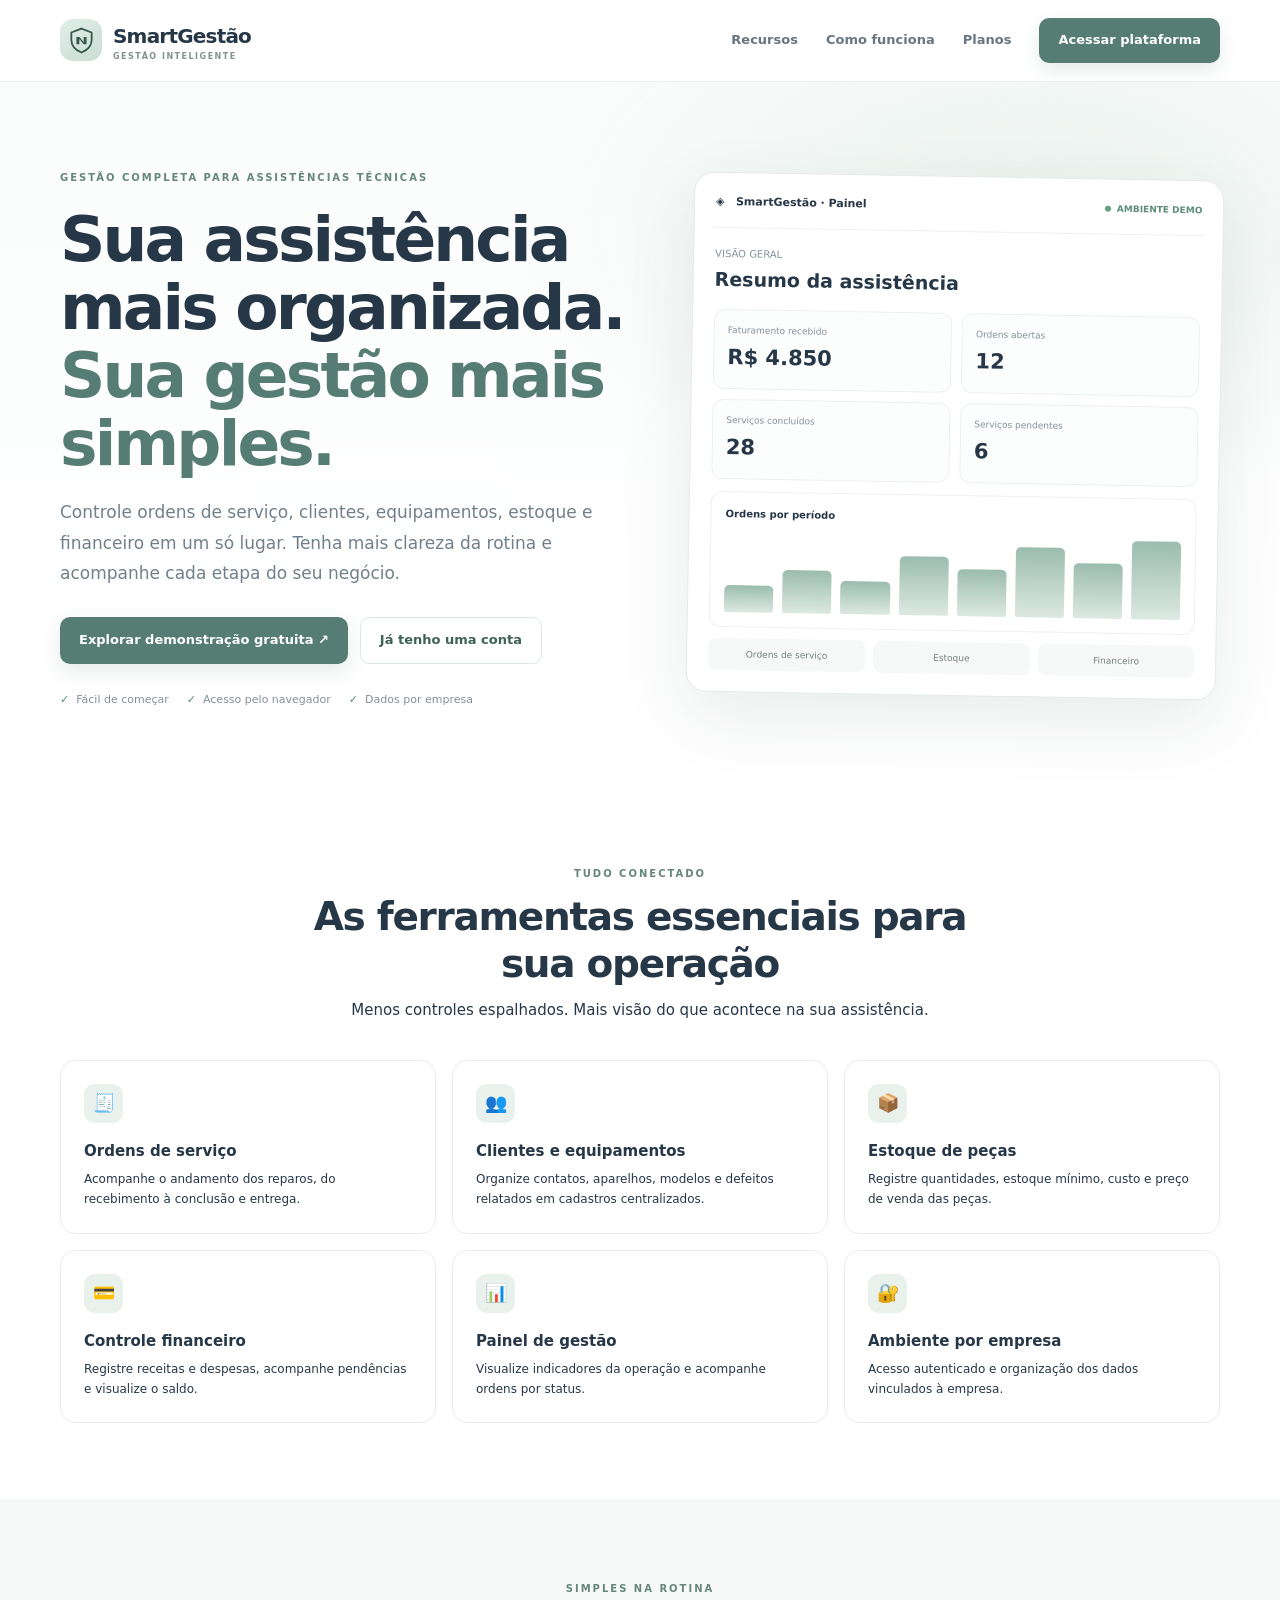
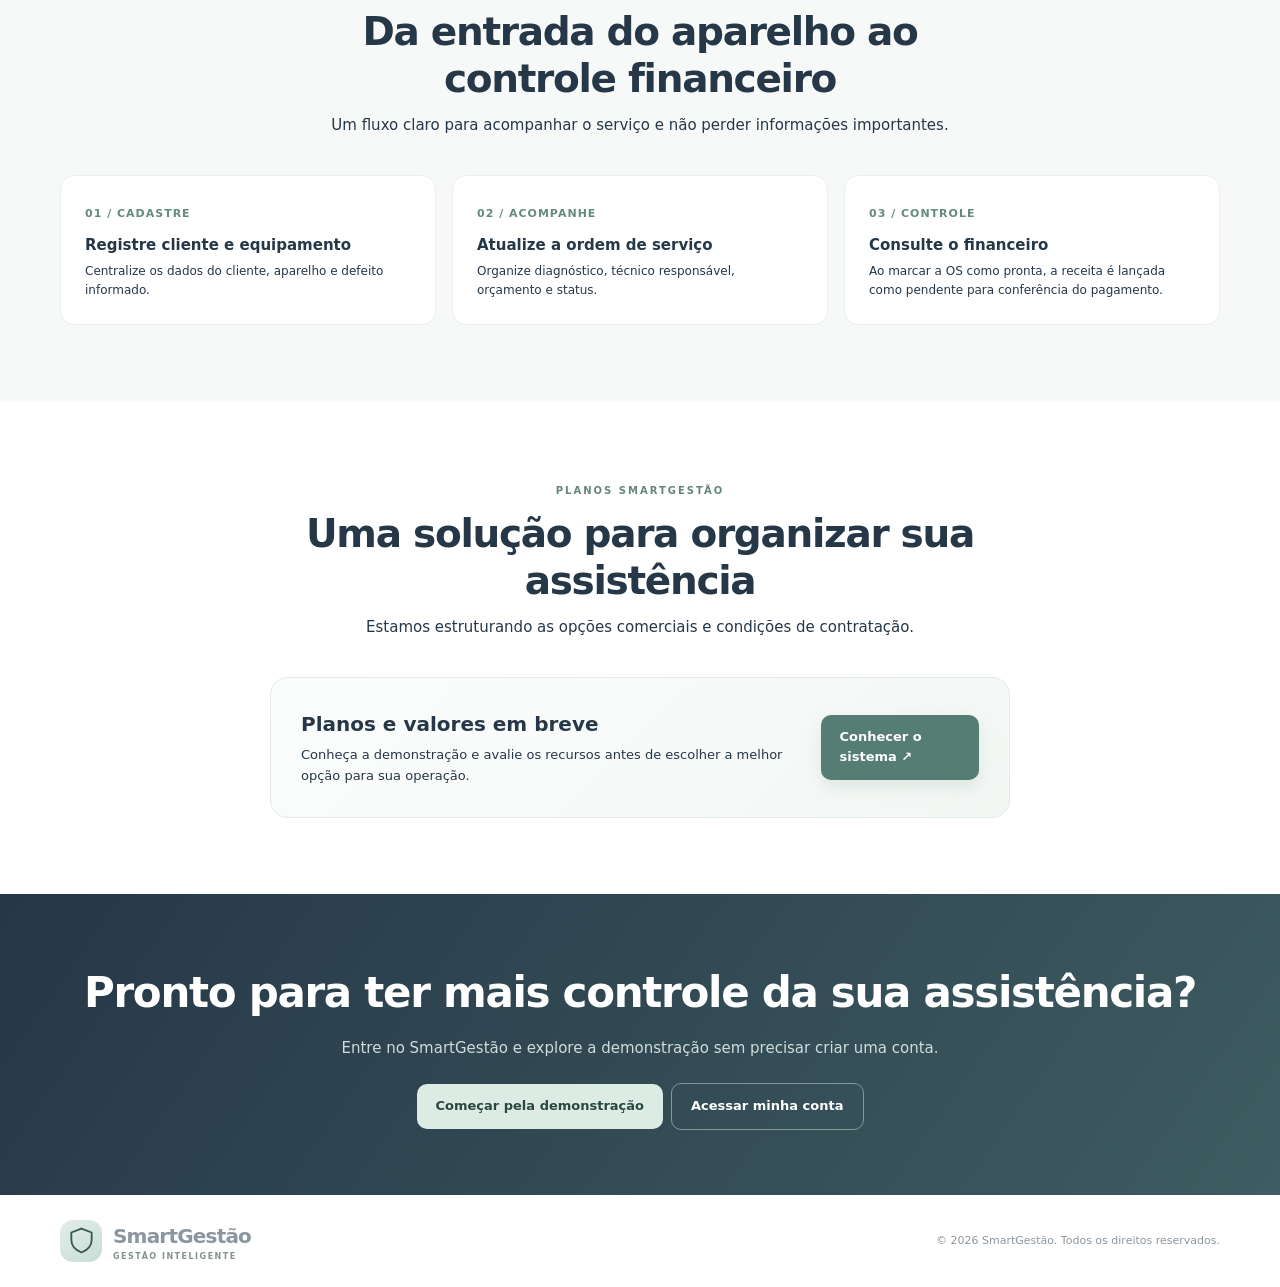
==== apresentacao.html @ b2993bae "Cria página de apresentação comercial do SmartGestão" ====
<!DOCTYPE html>
<html lang="pt-BR">
<head>
<meta charset="utf-8">
<meta name="viewport" content="width=device-width, initial-scale=1">
<meta name="theme-color" content="#263747">
<meta name="description" content="SmartGestão: organize ordens de serviço, clientes, equipamentos, estoque e financeiro da sua assistência técnica em um só lugar.">
<title>SmartGestão | Gestão inteligente para assistência técnica</title>
<style>
:root{--ink:#263747;--muted:#6f7d87;--green:#557d73;--pale:#e9f1ed;--line:#e7ecef;--bg:#f7f9fa}
*{box-sizing:border-box}html{scroll-behavior:smooth}body{margin:0;background:#fff;color:var(--ink);font:15px/1.6 Inter,"Segoe UI",system-ui,sans-serif}a{color:inherit;text-decoration:none}.wrap{width:min(1160px,calc(100% - 44px));margin:auto}
header{height:82px;display:flex;align-items:center;border-bottom:1px solid #edf0f2;background:#fff}.nav{display:flex;align-items:center;justify-content:space-between}.brand{display:flex;align-items:center;gap:11px;font-size:20px;font-weight:850;letter-spacing:-.8px}.mark{width:42px;height:42px;border-radius:13px;background:linear-gradient(145deg,#e2eee9,#c9ddd4);display:grid;place-items:center;color:#36584f}.mark svg{width:29px}.brand small{display:block;font-size:8px;letter-spacing:1.5px;color:#84928e;line-height:1.2}.links{display:flex;align-items:center;gap:28px;color:#687681;font-size:13px;font-weight:650}.links a:hover{color:var(--green)}.btn{display:inline-flex;align-items:center;justify-content:center;padding:12px 19px;border-radius:10px;background:var(--green);color:white;font-weight:750;font-size:13px;box-shadow:0 7px 18px #557d7326;transition:.2s}.btn:hover{transform:translateY(-1px);filter:brightness(1.05)}.btn.light{background:#fff;color:#3e6258;border:1px solid #dce8e2;box-shadow:none}.hero{padding:82px 0 76px;background:radial-gradient(ellipse at 80% 20%,#eaf2ee 0,transparent 35%),linear-gradient(180deg,#fbfcfc,#fff)}.hero-grid{display:grid;grid-template-columns:1.04fr .96fr;gap:55px;align-items:center}.eyebrow{color:#65877b;font-size:10px;letter-spacing:2px;font-weight:850}.hero h1{font-size:clamp(39px,5.1vw,63px);line-height:1.08;letter-spacing:-2.8px;margin:18px 0 19px;max-width:660px}.hero h1 span{color:var(--green)}.lead{font-size:17px;line-height:1.8;color:#71808a;max-width:540px;margin:0 0 28px}.actions{display:flex;gap:12px;flex-wrap:wrap}.trust{display:flex;gap:18px;flex-wrap:wrap;margin-top:27px;color:#849099;font-size:11px}.trust span:before{content:"✓";color:#5d8a78;font-weight:900;margin-right:7px}
.preview{position:relative;padding:18px;border:1px solid #e5ebea;border-radius:20px;background:#fff;box-shadow:0 24px 70px #243b3218;transform:rotate(1deg)}.preview-top{display:flex;align-items:center;justify-content:space-between;padding:2px 3px 16px;border-bottom:1px solid #edf0f1;font-size:11px;font-weight:800}.live{color:#5e8d78;font-size:9px}.live:before{content:"";display:inline-block;width:6px;height:6px;background:#62a27e;border-radius:50%;margin-right:6px}.preview-body{padding:18px 3px 3px}.preview-label{font-size:10px;color:#849099}.preview-title{font-size:19px;font-weight:800;margin:2px 0 15px}.metrics{display:grid;grid-template-columns:repeat(2,1fr);gap:10px}.metric{padding:13px;border:1px solid #edf0f1;border-radius:11px;background:#fcfdfd}.metric small{display:block;color:#849099;font-size:9px}.metric b{display:block;font-size:21px;margin-top:4px}.chart{margin-top:12px;padding:14px;border:1px solid #edf0f1;border-radius:11px}.chart-head{font-size:10px;font-weight:750;margin-bottom:12px}.bars{height:78px;display:flex;align-items:end;gap:9px}.bars i{display:block;flex:1;border-radius:5px 5px 2px 2px;background:linear-gradient(180deg,#9bbcaf,#dce9e2)}.preview-foot{display:flex;gap:8px;margin-top:11px}.preview-foot span{flex:1;padding:9px;background:#f7f9f8;border-radius:8px;font-size:9px;color:#74817c;text-align:center}
section.block{padding:76px 0}.section-head{text-align:center;max-width:670px;margin:0 auto 38px}.section-head h2{font-size:clamp(28px,3.4vw,39px);letter-spacing:-1.3px;line-height:1.2;margin:10px 0}.section-head p{color:var(--mut);margin:0}.features{display:grid;grid-template-columns:repeat(3,1fr);gap:16px}.feature{padding:23px;border:1px solid var(--line);border-radius:15px;background:#fff}.feature-icon{width:39px;height:39px;display:grid;place-items:center;border-radius:11px;background:var(--pale);font-size:18px}.feature h3{font-size:15px;margin:16px 0 6px}.feature p{font-size:12px;color:var(--mut);margin:0;line-height:1.7}.workflow{background:#f7f9f8}.steps{display:grid;grid-template-columns:repeat(3,1fr);gap:16px}.step{padding:24px;border-radius:14px;background:white;border:1px solid #e9efeb}.num{font-size:11px;color:#668b7c;font-weight:900;letter-spacing:1px}.step h3{font-size:15px;margin:9px 0 5px}.step p{font-size:12px;color:var(--mut);margin:0}.plans{max-width:740px;margin:auto;border:1px solid #e3ebe6;border-radius:18px;padding:30px;background:linear-gradient(135deg,#fbfdfc,#f3f7f4);display:flex;align-items:center;justify-content:space-between;gap:25px}.plans h3{font-size:20px;margin:0 0 5px}.plans p{font-size:13px;color:var(--mut);margin:0}.cta{padding:65px 0;background:linear-gradient(125deg,#263747,#3e5c61);color:#fff;text-align:center}.cta h2{font-size:clamp(28px,4vw,42px);letter-spacing:-1.3px;margin:0 0 10px}.cta p{color:#d0dcda;margin:0 0 23px}.cta .btn{background:#dcebe4;color:#29483f;box-shadow:none}.cta .btn.light{background:transparent;color:white;border-color:#829a96;margin-left:8px}footer{padding:25px 0;color:#8b969e;font-size:11px}.footer{display:flex;align-items:center;justify-content:space-between;gap:16px}
@media(max-width:800px){.links>a:not(.btn){display:none}.hero{padding:55px 0}.hero-grid{grid-template-columns:1fr;gap:38px}.preview{max-width:560px;margin:auto}.features{grid-template-columns:repeat(2,1fr)}.steps{grid-template-columns:1fr}.plans{align-items:flex-start;flex-direction:column}.workspace{padding:0}}
@media(max-width:520px){.wrap{width:min(100% - 32px,1160px)}header{height:70px}.brand{font-size:18px}.brand .mark{width:37px;height:37px}.links .btn{padding:10px 13px;font-size:11px}.hero h1{font-size:42px;letter-spacing:-2px}.lead{font-size:15px}.features{grid-template-columns:1fr}.block{padding:58px 0!important}.preview{padding:12px}.metric b{font-size:18px}.footer{align-items:flex-start;flex-direction:column}}
</style>
</head>
<body>
<header><div class="wrap nav">
<a class="brand" href="#"><span class="mark"><svg viewBox="0 0 40 40" aria-hidden="true"><path d="M20 3.5 34 9v10.2c0 8.2-5.8 13.8-14 17.3C11.8 33 6 27.4 6 19.2V9l14-5.5Z" fill="none" stroke="currentColor" stroke-width="2.5"/><path d="M13 25V15h4l6 7v-7h4v10h-4l-6-7v7z" fill="currentColor"/></svg></span><span>SmartGestão<small>GESTÃO INTELIGENTE</small></span></a>
<nav class="links"><a href="#recursos">Recursos</a><a href="#como-funciona">Como funciona</a><a href="#planos">Planos</a><a class="btn" href="index.html">Acessar plataforma</a></nav>
</div></header>
<main>
<section class="hero"><div class="wrap hero-grid">
<div><span class="eyebrow">GESTÃO COMPLETA PARA ASSISTÊNCIAS TÉCNICAS</span><h1>Sua assistência mais organizada. <span>Sua gestão mais simples.</span></h1><p class="lead">Controle ordens de serviço, clientes, equipamentos, estoque e financeiro em um só lugar. Tenha mais clareza da rotina e acompanhe cada etapa do seu negócio.</p><div class="actions"><a class="btn" href="index.html#demo">Explorar demonstração gratuita ↗</a><a class="btn light" href="index.html">Já tenho uma conta</a></div><div class="trust"><span>Fácil de começar</span><span>Acesso pelo navegador</span><span>Dados por empresa</span></div></div>
<div class="preview" aria-label="Prévia ilustrativa do painel SmartGestão"><div class="preview-top"><span>◈ &nbsp; SmartGestão · Painel</span><span class="live">AMBIENTE DEMO</span></div><div class="preview-body"><div class="preview-label">VISÃO GERAL</div><div class="preview-title">Resumo da assistência</div><div class="metrics"><div class="metric"><small>Faturamento recebido</small><b>R$ 4.850</b></div><div class="metric"><small>Ordens abertas</small><b>12</b></div><div class="metric"><small>Serviços concluídos</small><b>28</b></div><div class="metric"><small>Serviços pendentes</small><b>6</b></div></div><div class="chart"><div class="chart-head">Ordens por período</div><div class="bars"><i style="height:35%"></i><i style="height:55%"></i><i style="height:42%"></i><i style="height:76%"></i><i style="height:60%"></i><i style="height:90%"></i><i style="height:70%"></i><i style="height:100%"></i></div></div><div class="preview-foot"><span>Ordens de serviço</span><span>Estoque</span><span>Financeiro</span></div></div></div>
</div></section>
<section class="block" id="recursos"><div class="wrap"><div class="section-head"><span class="eyebrow">TUDO CONECTADO</span><h2>As ferramentas essenciais para sua operação</h2><p>Menos controles espalhados. Mais visão do que acontece na sua assistência.</p></div><div class="features">
<article class="feature"><div class="feature-icon">🧾</div><h3>Ordens de serviço</h3><p>Acompanhe o andamento dos reparos, do recebimento à conclusão e entrega.</p></article>
<article class="feature"><div class="feature-icon">👥</div><h3>Clientes e equipamentos</h3><p>Organize contatos, aparelhos, modelos e defeitos relatados em cadastros centralizados.</p></article>
<article class="feature"><div class="feature-icon">📦</div><h3>Estoque de peças</h3><p>Registre quantidades, estoque mínimo, custo e preço de venda das peças.</p></article>
<article class="feature"><div class="feature-icon">💳</div><h3>Controle financeiro</h3><p>Registre receitas e despesas, acompanhe pendências e visualize o saldo.</p></article>
<article class="feature"><div class="feature-icon">📊</div><h3>Painel de gestão</h3><p>Visualize indicadores da operação e acompanhe ordens por status.</p></article>
<article class="feature"><div class="feature-icon">🔐</div><h3>Ambiente por empresa</h3><p>Acesso autenticado e organização dos dados vinculados à empresa.</p></article>
</div></div></section>
<section class="block workflow" id="como-funciona"><div class="wrap"><div class="section-head"><span class="eyebrow">SIMPLES NA ROTINA</span><h2>Da entrada do aparelho ao controle financeiro</h2><p>Um fluxo claro para acompanhar o serviço e não perder informações importantes.</p></div><div class="steps">
<article class="step"><span class="num">01 / CADASTRE</span><h3>Registre cliente e equipamento</h3><p>Centralize os dados do cliente, aparelho e defeito informado.</p></article>
<article class="step"><span class="num">02 / ACOMPANHE</span><h3>Atualize a ordem de serviço</h3><p>Organize diagnóstico, técnico responsável, orçamento e status.</p></article>
<article class="step"><span class="num">03 / CONTROLE</span><h3>Consulte o financeiro</h3><p>Ao marcar a OS como pronta, a receita é lançada como pendente para conferência do pagamento.</p></article>
</div></div></section>
<section class="block" id="planos"><div class="wrap"><div class="section-head"><span class="eyebrow">PLANOS SMARTGESTÃO</span><h2>Uma solução para organizar sua assistência</h2><p>Estamos estruturando as opções comerciais e condições de contratação.</p></div><div class="plans"><div><h3>Planos e valores em breve</h3><p>Conheça a demonstração e avalie os recursos antes de escolher a melhor opção para sua operação.</p></div><a class="btn" href="index.html#demo">Conhecer o sistema ↗</a></div></div></section>
<section class="cta"><div class="wrap"><h2>Pronto para ter mais controle da sua assistência?</h2><p>Entre no SmartGestão e explore a demonstração sem precisar criar uma conta.</p><a class="btn" href="index.html#demo">Começar pela demonstração</a><a class="btn light" href="index.html">Acessar minha conta</a></div></section>
</main>
<footer><div class="wrap footer"><a class="brand" href="#"><span class="mark"><svg viewBox="0 0 40 40" aria-hidden="true"><path d="M20 3.5 34 9v10.2c0 8.2-5.8 13.8-14 17.3C11.8 33 6 27.4 6 19.2V9l14-5.5Z" fill="none" stroke="currentColor" stroke-width="2.5"/></svg></span><span>SmartGestão<small>GESTÃO INTELIGENTE</small></span></a><span>© 2026 SmartGestão. Todos os direitos reservados.</span></div></footer>
</body></html>
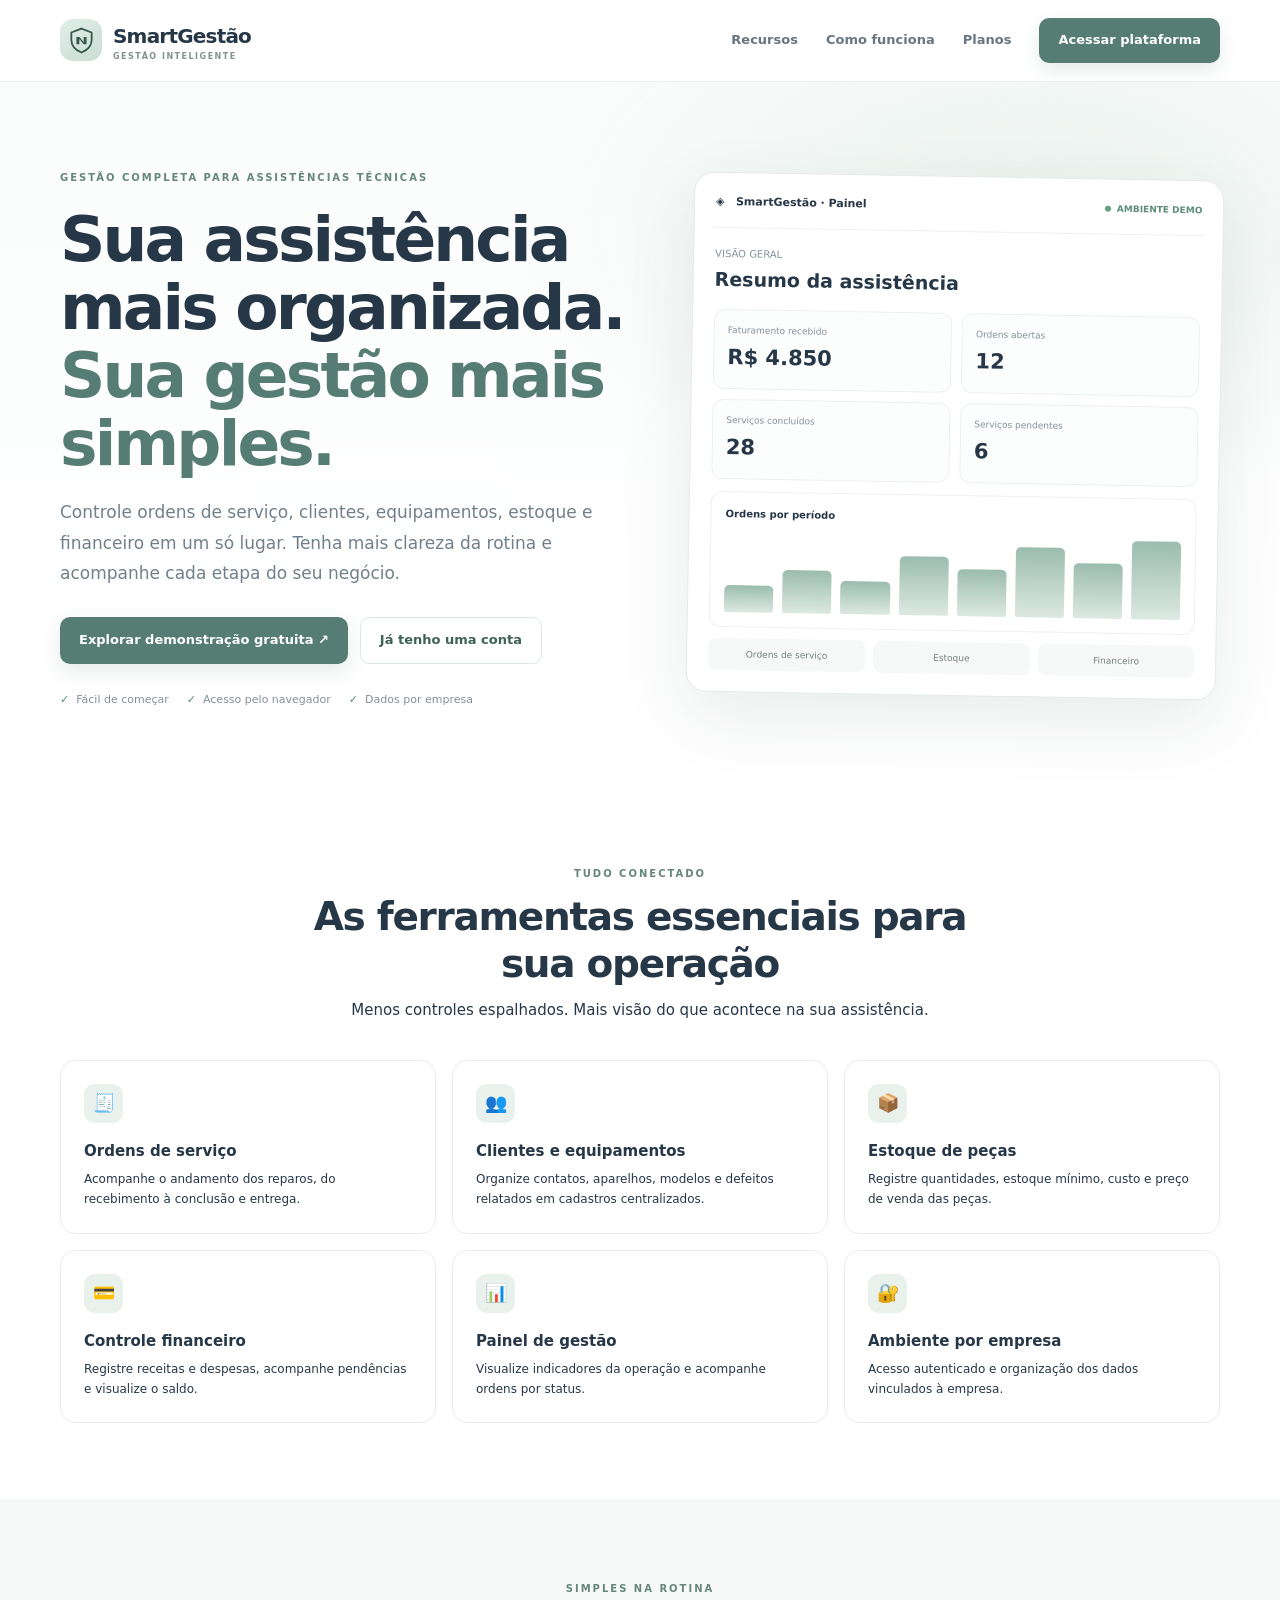
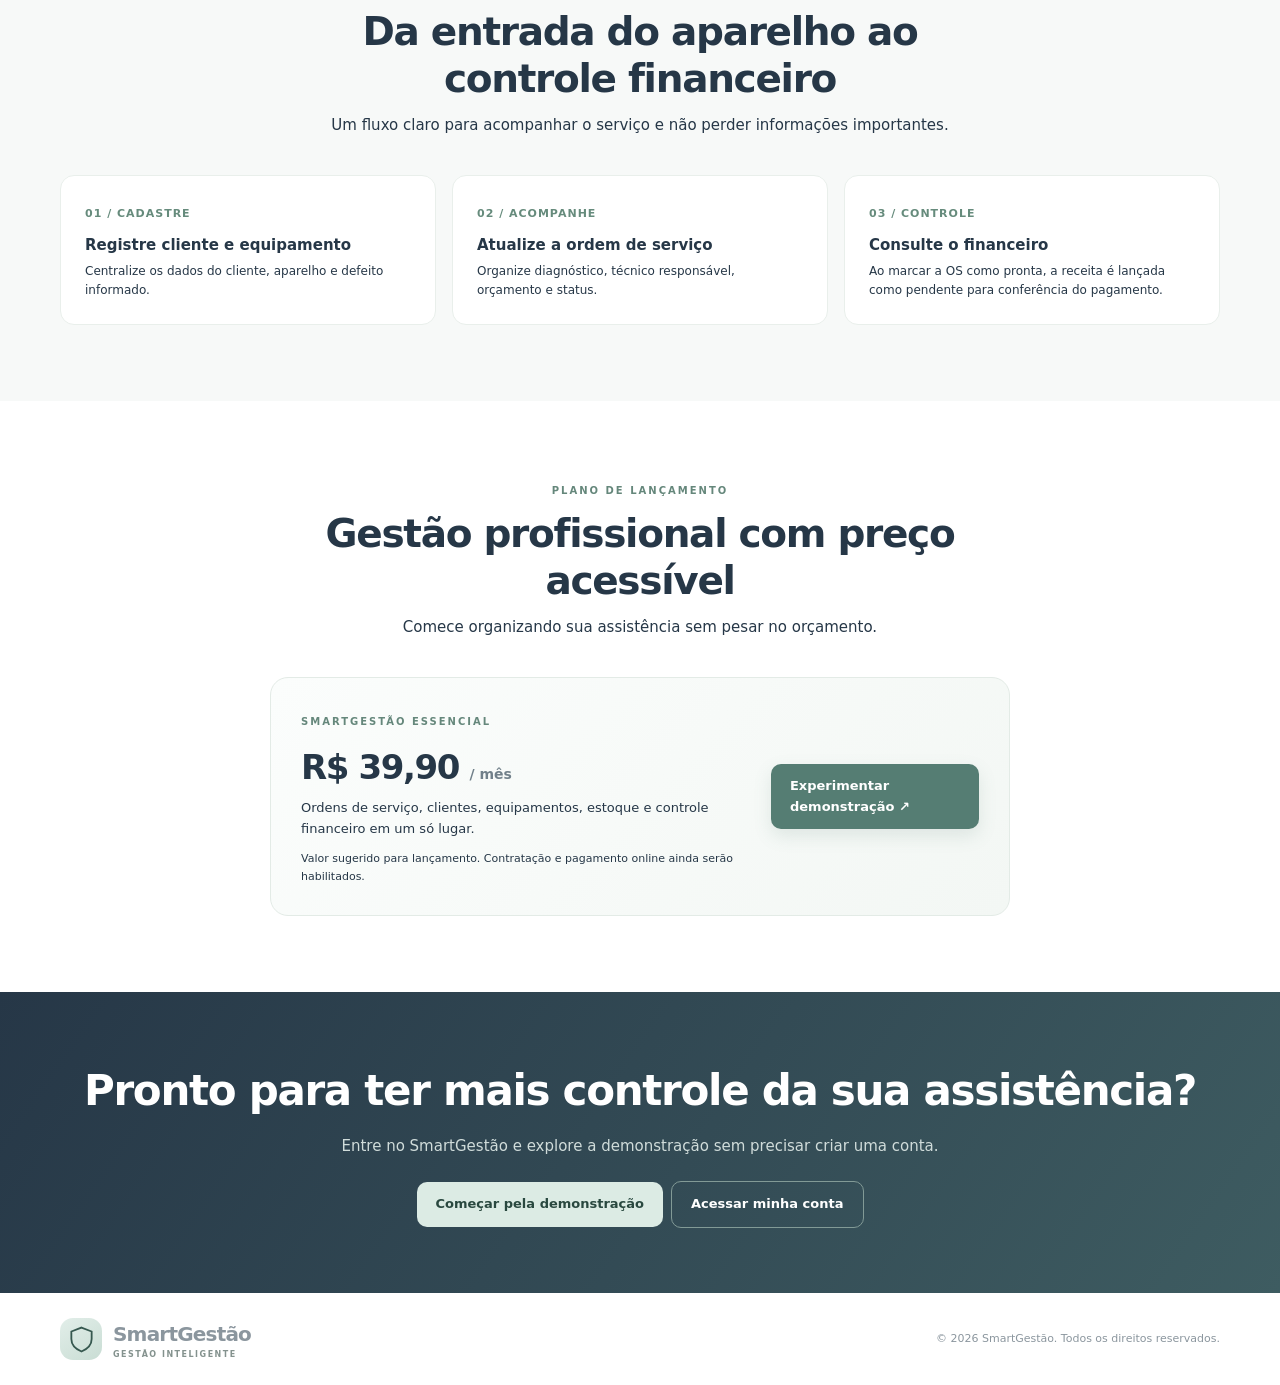
==== commit 251aaa33: "Adiciona preço acessível do plano de lançamento" ====
--- a/apresentacao.html
+++ b/apresentacao.html
@@ -39,7 +39,7 @@
 <article class="step"><span class="num">02 / ACOMPANHE</span><h3>Atualize a ordem de serviço</h3><p>Organize diagnóstico, técnico responsável, orçamento e status.</p></article>
 <article class="step"><span class="num">03 / CONTROLE</span><h3>Consulte o financeiro</h3><p>Ao marcar a OS como pronta, a receita é lançada como pendente para conferência do pagamento.</p></article>
 </div></div></section>
-<section class="block" id="planos"><div class="wrap"><div class="section-head"><span class="eyebrow">PLANOS SMARTGESTÃO</span><h2>Uma solução para organizar sua assistência</h2><p>Estamos estruturando as opções comerciais e condições de contratação.</p></div><div class="plans"><div><h3>Planos e valores em breve</h3><p>Conheça a demonstração e avalie os recursos antes de escolher a melhor opção para sua operação.</p></div><a class="btn" href="index.html#demo">Conhecer o sistema ↗</a></div></div></section>
+<section class="block" id="planos"><div class="wrap"><div class="section-head"><span class="eyebrow">PLANO DE LANÇAMENTO</span><h2>Gestão profissional com preço acessível</h2><p>Comece organizando sua assistência sem pesar no orçamento.</p></div><div class="plans"><div><span class="eyebrow">SMARTGESTÃO ESSENCIAL</span><h3 style="font-size:34px;letter-spacing:-1.4px;margin:8px 0 4px">R$ 39,90 <small style="font-size:14px;color:#71808a;font-weight:600;letter-spacing:0">/ mês</small></h3><p>Ordens de serviço, clientes, equipamentos, estoque e controle financeiro em um só lugar.</p><p style="font-size:11px;margin-top:10px">Valor sugerido para lançamento. Contratação e pagamento online ainda serão habilitados.</p></div><a class="btn" href="index.html#demo">Experimentar demonstração ↗</a></div></div></section>
 <section class="cta"><div class="wrap"><h2>Pronto para ter mais controle da sua assistência?</h2><p>Entre no SmartGestão e explore a demonstração sem precisar criar uma conta.</p><a class="btn" href="index.html#demo">Começar pela demonstração</a><a class="btn light" href="index.html">Acessar minha conta</a></div></section>
 </main>
 <footer><div class="wrap footer"><a class="brand" href="#"><span class="mark"><svg viewBox="0 0 40 40" aria-hidden="true"><path d="M20 3.5 34 9v10.2c0 8.2-5.8 13.8-14 17.3C11.8 33 6 27.4 6 19.2V9l14-5.5Z" fill="none" stroke="currentColor" stroke-width="2.5"/></svg></span><span>SmartGestão<small>GESTÃO INTELIGENTE</small></span></a><span>© 2026 SmartGestão. Todos os direitos reservados.</span></div></footer>
